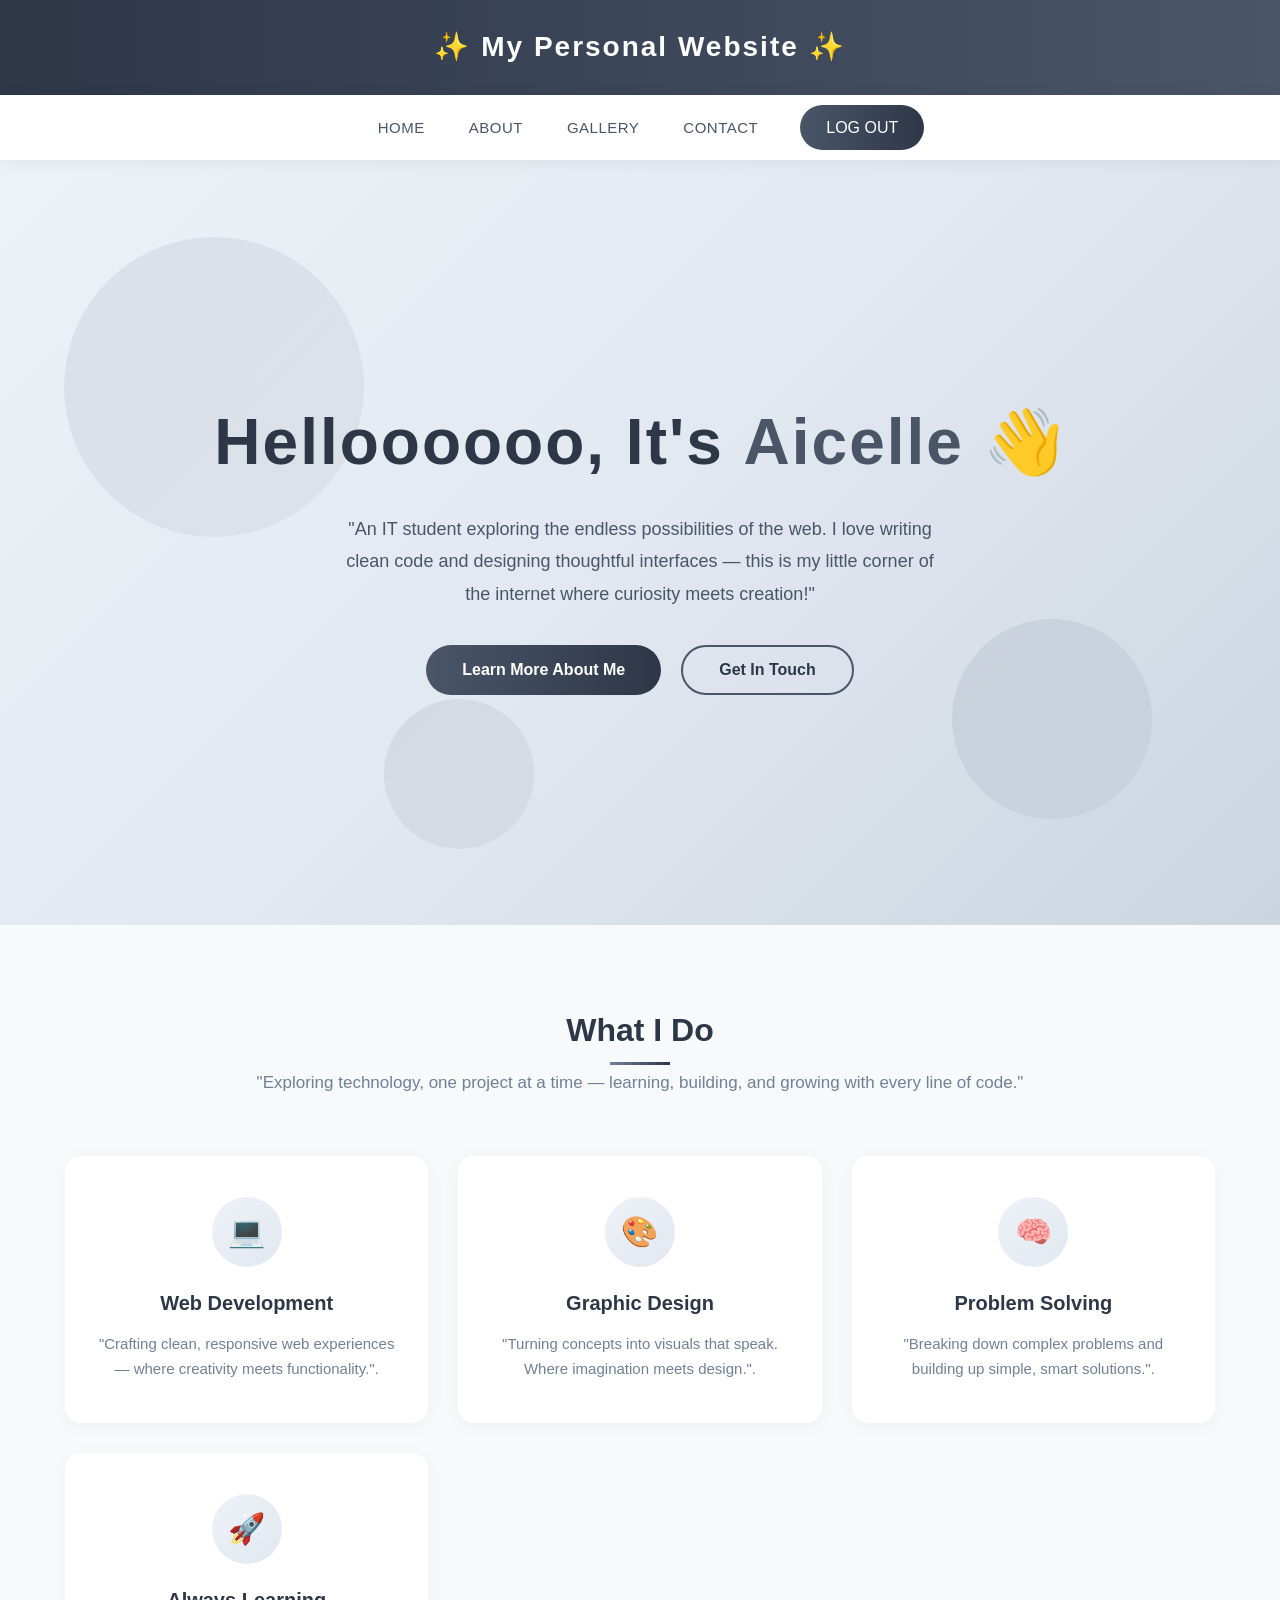
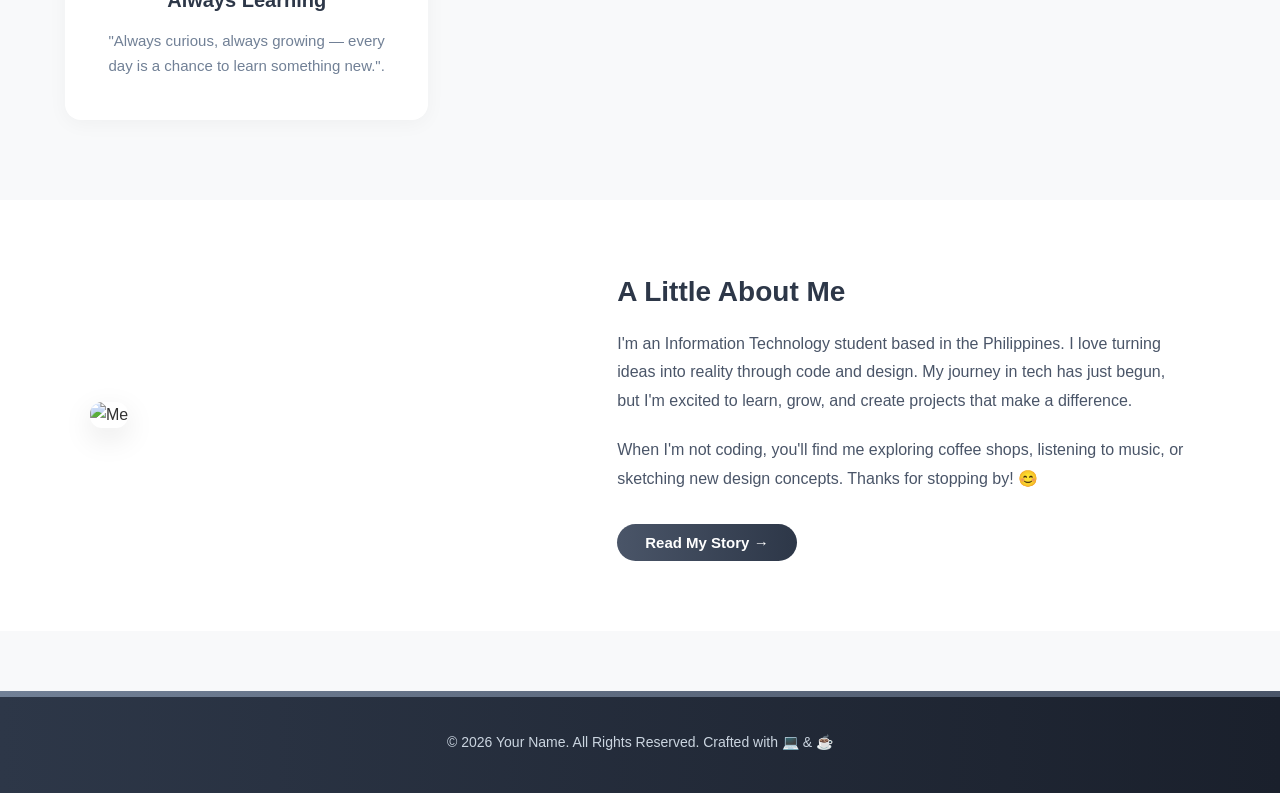
==== index.html @ 7397d728 "Add files via upload" ====
<!DOCTYPE html>
<html lang="en">
<head>
 <meta charset="UTF-8">
 <meta name="viewport" content="width=device-width, initial-scale=1.0">
 <title>Home - Personal Website</title>
 <style>
 /* ========== GLOBAL RESET & BASE ========== */
 * {
  margin: 0;
  padding: 0;
  box-sizing: border-box;
  font-family: 'Segoe UI', Tahoma, Geneva, Verdana, sans-serif;
 }

 body {
  background-color: #f8f9fa;
  color: #333;
  line-height: 1.6;
  overflow-x: hidden;
 }

 a { text-decoration: none; }
 ul { list-style: none; }
 img { max-width: 100%; height: auto; }

 /* ========== HEADER ========== */
 header {
  background: linear-gradient(90deg, #2d3748, #4a5568);
  color: white;
  padding: 25px;
  text-align: center;
  animation: slideDown 0.9s ease-out;
  position: relative;
  overflow: hidden;
 }

 header::before {
  content: '';
  position: absolute;
  top: 0; left: -100%;
  width: 100%; height: 100%;
  background: linear-gradient(90deg, transparent, rgba(255,255,255,0.1), transparent);
  animation: headerShine 4s ease-in-out infinite;
 }

 header h1 {
  font-size: 28px;
  font-weight: 600;
  letter-spacing: 2px;
  position: relative;
 }

 /* ========== NAVIGATION ========== */
 nav {
  background-color: #ffffff;
  box-shadow: 0 2px 15px rgba(0,0,0,0.06);
  position: sticky;
  top: 0;
  z-index: 100;
  animation: fadeIn 1s ease-out 0.2s both;
 }

 nav ul {
  display: flex;
  justify-content: center;
  align-items: center;
  flex-wrap: wrap;
  padding: 0 20px;
 }

 nav ul li { position: relative; }

 nav ul li a {
  display: inline-block;
  padding: 16px 22px;
  color: #4a5568;
  font-weight: 500;
  font-size: 15px;
  text-transform: uppercase;
  letter-spacing: 0.5px;
  transition: all 0.3s cubic-bezier(0.4,0,0.2,1);
  position: relative;
 }

 nav ul li a::before,
 nav ul li a::after {
  content: '';
  position: absolute;
  width: 0;
  height: 2px;
  background: #2d3748;
  transition: all 0.3s ease;
 }

 nav ul li a::before { top: 0; left: 50%; }
 nav ul li a::after { bottom: 0; right: 50%; }

 nav ul li a:hover {
  color: #2d3748;
  transform: translateY(-2px);
 }

 nav ul li a:hover::before { width: 100%; left: 0; }
 nav ul li a:hover::after { width: 100%; right: 0; }

 /* ========== DROPDOWN ========== */
 .dropdown-content {
  display: none;
  position: absolute;
  top: 100%; left: 0;
  background: #fff;
  min-width: 220px;
  box-shadow: 0 8px 25px rgba(0,0,0,0.08);
  border-radius: 0 0 10px 10px;
  opacity: 0; transform: translateY(15px) scale(0.95);
  transition: all 0.35s ease;
  z-index: 101;
 }

 .dropdown:hover .dropdown-content {
  display: block;
  opacity: 1;
  transform: translateY(0) scale(1);
 }

 .dropdown-content a {
  display: block;
  padding: 14px 20px;
  color: #4a5568;
  font-size: 14px;
  transition: all 0.25s ease;
 }

 .dropdown-content a:hover {
  background: #edf2f7;
  padding-left: 28px;
  letter-spacing: 1px;
 }

 /* ========== LOGOUT BUTTON ========== */
 .logout-button {
  margin-left: auto;
  background: linear-gradient(90deg, #4a5568, #2d3748);
  color: white !important;
  padding: 10px 26px !important;
  margin: 10px 0 !important;
  border-radius: 50px;
  margin-left: 20px !important;
  transition: all 0.4s cubic-bezier(0.4,0,0.2,1) !important;
  border: none; cursor: pointer;
  position: relative; overflow: hidden;
 }

 .logout-button:hover {
  transform: translateY(-3px);
  box-shadow: 0 8px 20px rgba(45,55,72,0.3);
 }

 /* ========== HERO SECTION ========== */
 .hero {
  min-height: 85vh;
  display: flex;
  align-items: center;
  justify-content: center;
  background: linear-gradient(135deg, #edf2f7 0%, #e2e8f0 50%, #cbd5e0 100%);
  position: relative;
  overflow: hidden;
  padding: 60px 25px;
 }

 /* Floating shapes */
 .hero-shape {
  position: absolute;
  border-radius: 50%;
  background: linear-gradient(135deg, rgba(74,85,104,0.1), rgba(45,55,72,0.05));
  animation: float 8s ease-in-out infinite;
 }

 .shape-1 { width: 300px; height: 300px; top: 10%; left: 5%; animation-delay: 0s; }
 .shape-2 { width: 200px; height: 200px; top: 60%; right: 10%; animation-delay: 2s; }
 .shape-3 { width: 150px; height: 150px; bottom: 10%; left: 30%; animation-delay: 4s; }

 .hero-content {
  text-align: center;
  z-index: 10;
  animation: heroFadeIn 1.2s ease-out;
 }

 .hero-content h1 {
  font-size: clamp(2.5rem, 6vw, 4rem);
  color: #2d3748;
  margin-bottom: 20px;
  letter-spacing: 2px;
 }

 .hero-content h1 span {
  display: inline-block;
  color: #4a5568;
  animation: pulse 2s ease-in-out infinite;
 }

 .hero-content p {
  font-size: 18px;
  color: #4a5568;
  max-width: 600px;
  margin: 0 auto 35px;
  line-height: 1.8;
  animation: fadeInUp 1s ease-out 0.3s both;
 }

 .hero-buttons {
  display: flex;
  gap: 20px;
  justify-content: center;
  flex-wrap: wrap;
  animation: fadeInUp 1s ease-out 0.6s both;
 }

 .btn-primary, .btn-secondary {
  padding: 14px 36px;
  border-radius: 50px;
  font-weight: 600;
  font-size: 16px;
  transition: all 0.4s cubic-bezier(0.4,0,0.2,1);
  position: relative; overflow: hidden;
 }

 .btn-primary {
  background: linear-gradient(90deg, #4a5568, #2d3748);
  color: white;
  border: none;
 }

 .btn-primary:hover {
  transform: translateY(-4px) scale(1.03);
  box-shadow: 0 12px 30px rgba(45,55,72,0.35);
 }

 .btn-secondary {
  background: transparent;
  color: #2d3748;
  border: 2px solid #4a5568;
 }

 .btn-secondary:hover {
  background: #4a5568;
  color: white;
  transform: translateY(-4px);
  box-shadow: 0 8px 20px rgba(74,85,104,0.25);
 }

 /* ========== FEATURES SECTION ========== */
 .features {
  max-width: 1200px;
  margin: 80px auto;
  padding: 0 25px;
 }

 .section-heading {
  text-align: center;
  margin-bottom: 60px;
 }

 .section-heading h2 {
  font-size: 32px;
  color: #2d3748;
  margin-bottom: 12px;
  position: relative;
  display: inline-block;
 }

 .section-heading h2::after {
  content: '';
  position: absolute;
  bottom: -8px;
  left: 50%;
  width: 60px;
  height: 3px;
  background: linear-gradient(90deg, #718096, #2d3748);
  transform: translateX(-50%);
  animation: expandLine 1s ease-out forwards;
 }

 .section-heading p {
  color: #718096;
  font-size: 17px;
 }

 .features-grid {
  display: grid;
  grid-template-columns: repeat(auto-fit, minmax(280px, 1fr));
  gap: 30px;
 }

 .feature-card {
  background: white;
  padding: 40px 30px;
  border-radius: 16px;
  box-shadow: 0 4px 20px rgba(0,0,0,0.04);
  text-align: center;
  transition: all 0.4s cubic-bezier(0.4,0,0.2,1);
  opacity: 0;
  transform: translateY(40px);
  animation: cardEnter 0.8s ease-out forwards;
  border: 1px solid transparent;
 }

 .feature-card:nth-child(1) { animation-delay: 0.1s; }
 .feature-card:nth-child(2) { animation-delay: 0.2s; }
 .feature-card:nth-child(3) { animation-delay: 0.3s; }
 .feature-card:nth-child(4) { animation-delay: 0.4s; }

 .feature-card:hover {
  transform: translateY(-10px);
  box-shadow: 0 20px 40px rgba(45,55,72,0.12);
  border-color: #e2e8f0;
 }

 .feature-icon {
  width: 70px; height: 70px;
  background: linear-gradient(135deg, #edf2f7, #e2e8f0);
  border-radius: 50%;
  display: flex;
  align-items: center; justify-content: center;
  margin: 0 auto 20px;
  font-size: 30px;
  transition: all 0.3s ease;
 }

 .feature-card:hover .feature-icon {
  background: linear-gradient(135deg, #4a5568, #2d3748);
  color: white;
  transform: rotateY(180deg);
 }

 .feature-card h3 {
  color: #2d3748;
  font-size: 20px;
  margin-bottom: 12px;
 }

 .feature-card p {
  color: #718096;
  font-size: 15px;
  line-height: 1.7;
 }

 /* ========== ABOUT PREVIEW ========== */
 .about-preview {
  background: white;
  padding: 70px 25px;
  margin: 60px 0;
  position: relative;
  overflow: hidden;
 }

 .about-container {
  max-width: 1100px;
  margin: 0 auto;
  display: grid;
  grid-template-columns: 1fr 1.2fr;
  gap: 50px;
  align-items: center;
 }

 .about-img-wrapper {
  position: relative;
 }

 .about-img-wrapper img {
  border-radius: 12px;
  box-shadow: 0 10px 30px rgba(0,0,0,0.1);
  transition: all 0.5s ease;
 }

 .about-img-wrapper:hover img {
  transform: scale(1.02);
 }

 .about-img-wrapper::before {
  content: '';
  position: absolute;
  top: -15px; left: -15px;
  right: 15px; bottom: 15px;
  border: 3px solid #cbd5e0;
  border-radius: 12px;
  z-index: -1;
  transition: all 0.4s ease;
 }

 .about-img-wrapper:hover::before {
  top: -20px; left: -20px;
  border-color: #4a5568;
 }

 .about-text h3 {
  font-size: 28px;
  color: #2d3748;
  margin-bottom: 15px;
 }

 .about-text p {
  color: #4a5568;
  font-size: 16px;
  line-height: 1.8;
  margin-bottom: 20px;
 }

 /* ========== FOOTER ========== */
 footer {
  background: linear-gradient(90deg, #2d3748, #1a202c);
  color: #cbd5e0;
  text-align: center;
  padding: 40px 25px;
  position: relative;
  overflow: hidden;
 }

 footer p { font-size: 14px; position: relative; z-index: 1; }

 .footer-wave {
  position: absolute;
  top: 0; left: 0;
  width: 100%; height: 6px;
  background: linear-gradient(90deg, #718096, #4a5568, #718096);
  background-size: 200% 100%;
  animation: waveMove 3s linear infinite;
 }

 /* ========== ANIMATIONS ========== */
 @keyframes slideDown {
  from { opacity: 0; transform: translateY(-40px); }
  to { opacity: 1; transform: translateY(0); }
 }

 @keyframes headerShine {
  0% { left: -100%; }
  50%, 100% { left: 100%; }
 }

 @keyframes fadeIn {
  from { opacity: 0; }
  to { opacity: 1; }
 }

 @keyframes fadeInUp {
  from { opacity: 0; transform: translateY(30px); }
  to { opacity: 1; transform: translateY(0); }
 }

 @keyframes heroFadeIn {
  from { opacity: 0; transform: scale(0.9) translateY(20px); }
  to { opacity: 1; transform: scale(1) translateY(0); }
 }

 @keyframes float {
  0%, 100% { transform: translateY(0) rotate(0deg); }
  50% { transform: translateY(-25px) rotate(5deg); }
 }

 @keyframes pulse {
  0%, 100% { opacity: 1; }
  50% { opacity: 0.7; }
 }

 @keyframes expandLine {
  from { width: 0; }
  to { width: 60px; }
 }

 @keyframes cardEnter {
  from { opacity: 0; transform: translateY(40px); }
  to { opacity: 1; transform: translateY(0); }
 }

 @keyframes waveMove {
  0% { background-position: 0% 50%; }
  100% { background-position: 200% 50%; }
 }

 /* ========== RESPONSIVE ========== */
 @media (max-width: 768px) {
  nav ul { flex-direction: column; }
  .logout-button { margin-left: 0; margin-top: 10px !important; }
  .about-container { grid-template-columns: 1fr; text-align: center; }
 }
 </style>
</head>
<body>

 <header>
  <h1>✨ My Personal Website ✨</h1>
 </header>

 <nav>
  <ul>
   <li><a href="index.html">HOME</a></li>
   <li class="dropdown">
    <a href="#" class="dropbtn">ABOUT</a>
    <div class="dropdown-content">
     <a href="skills.html">Skills I'm Developing</a>
     <a href="goals.html">My Goals as a Student</a>
     <a href="funfacts.html">Fun Facts About Me</a>
    </div>
   </li>
   <li><a href="gallery.html">GALLERY</a></li>
   <li><a href="contact.html">CONTACT</a></li>
   <a href="javascript:void(0);" class="logout-button" onclick="confirmLogout()">LOG OUT</a>
  </ul>
 </nav>

 <!-- HERO SECTION -->
 <section class="hero">
  <div class="hero-shape shape-1"></div>
  <div class="hero-shape shape-2"></div>
  <div class="hero-shape shape-3"></div>
  
  <div class="hero-content">
   <h1>Helloooooo, It's <span> Aicelle</span> 👋</h1>
   <p>"An IT student exploring the endless possibilities of the web. I love writing clean code and designing thoughtful interfaces — this is my little corner of the internet where curiosity meets creation!" </p>
   <div class="hero-buttons">
    <button class="btn-primary" onclick="window.location.href='about.html'">Learn More About Me</button>
    <button class="btn-secondary" onclick="window.location.href='contact.html'">Get In Touch</button>
   </div>
  </div>
 </section>

 <!-- FEATURES SECTION -->
 <section class="features">
  <div class="section-heading">
   <h2>What I Do</h2>
   <p>"Exploring technology, one project at a time — learning, building, and growing with every line of code."</p>
  </div>
  
  <div class="features-grid">
   <div class="feature-card">
    <div class="feature-icon">💻</div>
    <h3>Web Development</h3>
    <p>"Crafting clean, responsive web experiences — where creativity meets functionality.".</p>
   </div>
   <div class="feature-card">
    <div class="feature-icon">🎨</div>
    <h3>Graphic Design</h3>
    <p>"Turning concepts into visuals that speak. Where imagination meets design.".</p>
   </div>
   <div class="feature-card">
    <div class="feature-icon">🧠</div>
    <h3>Problem Solving</h3>
    <p>"Breaking down complex problems and building up simple, smart solutions.".</p>
   </div>
   <div class="feature-card">
    <div class="feature-icon">🚀</div>
    <h3>Always Learning</h3>
    <p>"Always curious, always growing — every day is a chance to learn something new.".</p>
   </div>
  </div>
 </section>

 <!-- ABOUT PREVIEW -->
 <section class="about-preview">
  <div class="about-container">
   <div class="about-img-wrapper">
    <img src="/Home pic.jpeg " alt="Me">
   </div>
   <div class="about-text">
    <h3>A Little About Me</h3>
    <p>I'm an Information Technology student based in the Philippines. I love turning ideas into reality through code and design. My journey in tech has just begun, but I'm excited to learn, grow, and create projects that make a difference.</p>
    <p>When I'm not coding, you'll find me exploring coffee shops, listening to music, or sketching new design concepts. Thanks for stopping by! 😊</p>
    <button class="btn-primary" style="margin-top: 10px; display: inline-block; padding: 10px 28px; font-size: 15px;">Read My Story →</button>
   </div>
  </div>
 </section>

 <footer>
  <div class="footer-wave"></div>
  <p>&copy; 2026 Your Name. All Rights Reserved. Crafted with 💻 & ☕</p>
 </footer>

<script>
function confirmLogout() {
 const confirmLogout = confirm("Are you sure you want to log out?");
 if (confirmLogout) {
  localStorage.removeItem('isLoggedIn');
  window.location.href = 'login.html';
 }
}
</script>

</body>
</html>
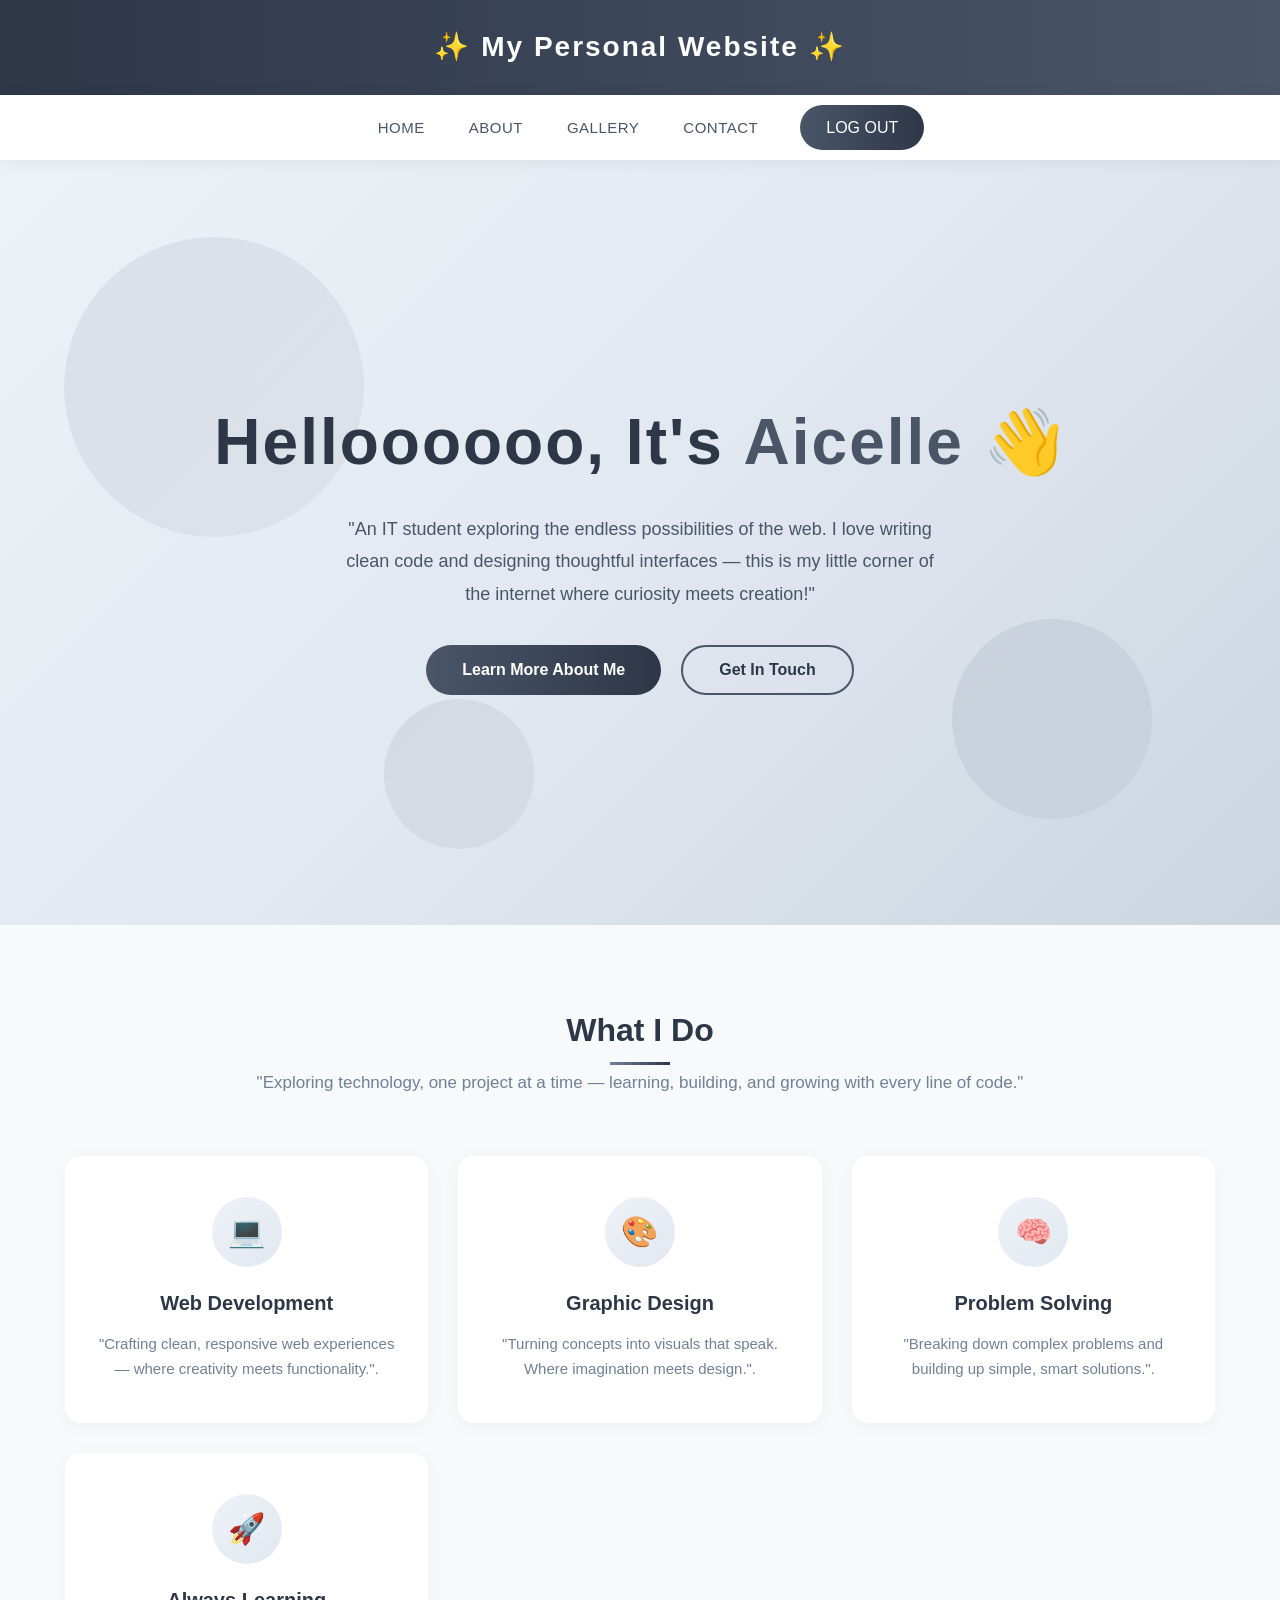
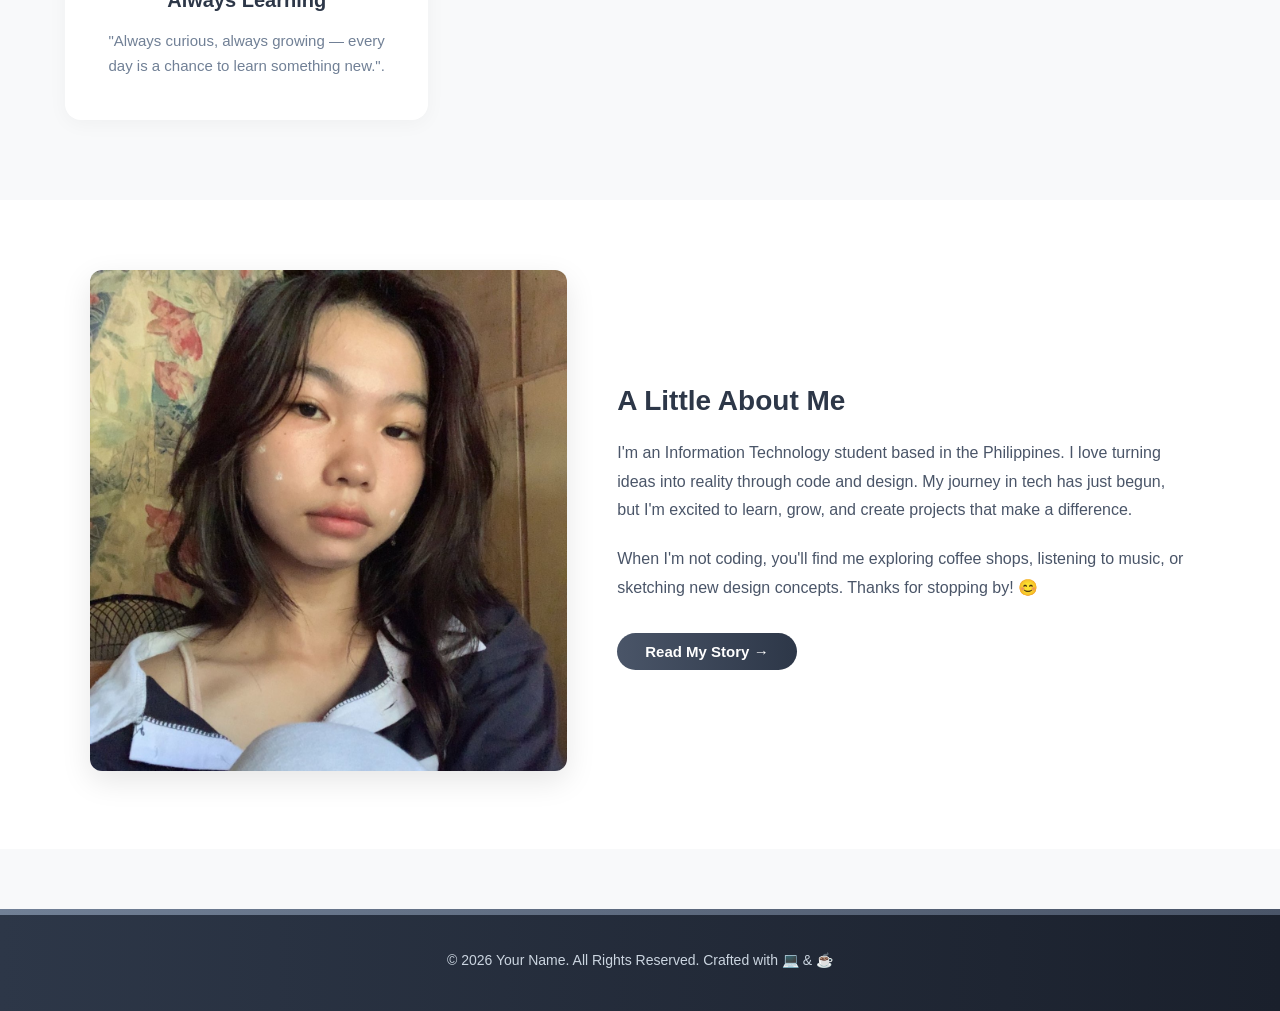
==== commit c5f9909e: "Update image source path in index.html" ====
--- a/index.html
+++ b/index.html
@@ -561,7 +561,7 @@
  <section class="about-preview">
   <div class="about-container">
    <div class="about-img-wrapper">
-    <img src="/Home pic.jpeg " alt="Me">
+    <img src="IMAGES/Home pic.jpeg " alt="Me">
    </div>
    <div class="about-text">
     <h3>A Little About Me</h3>
